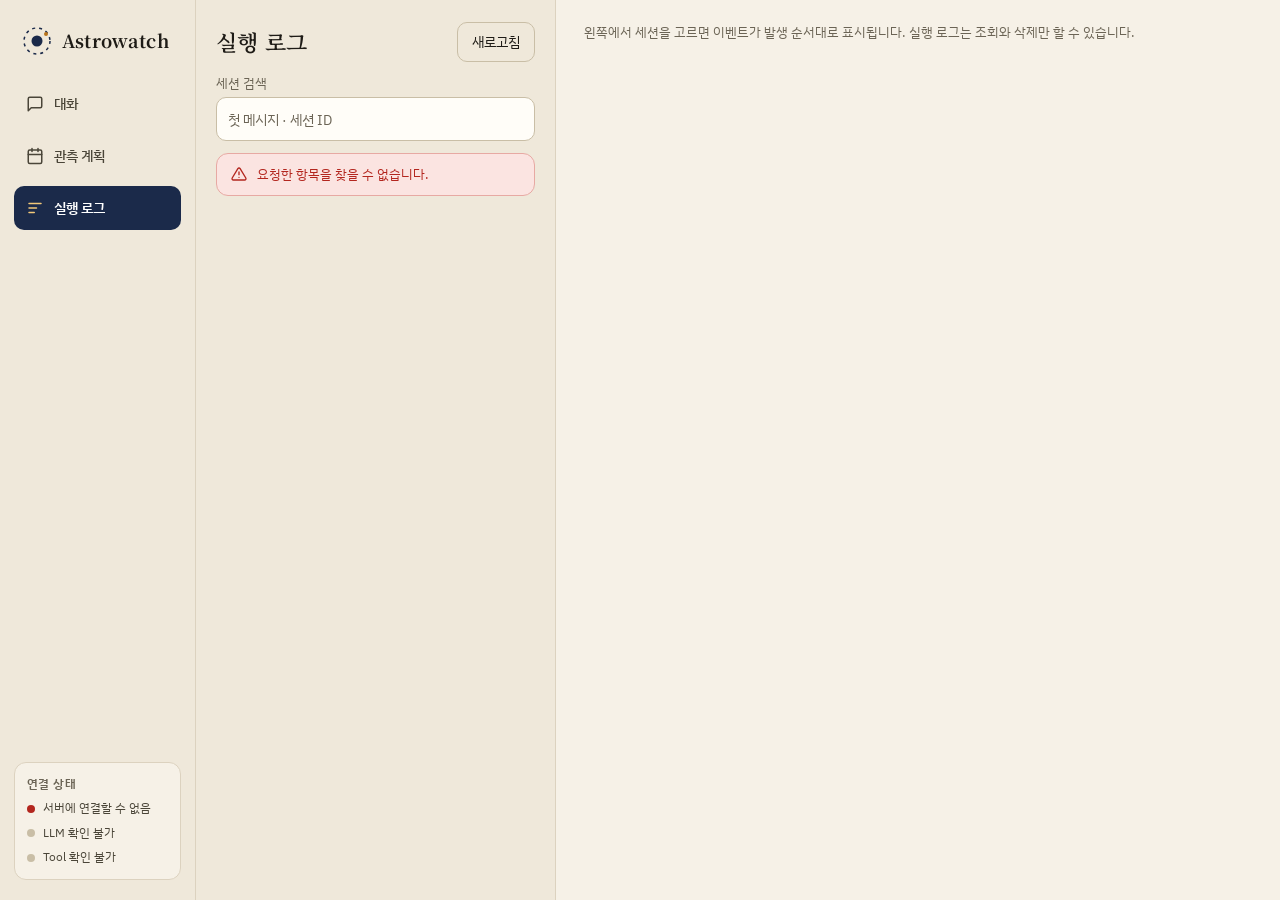
==== frontend/logs.html @ b9a4609a "feat: 백엔드 및 프론트엔드 요소 핵심 요소 구현" ====
<!doctype html>
<html lang="ko">
<head>
  <meta charset="utf-8">
  <meta name="viewport" content="width=device-width, initial-scale=1, viewport-fit=cover">
  <title>Astrowatch · 실행 로그</title>
  <link rel="preconnect" href="https://fonts.googleapis.com">
  <link rel="preconnect" href="https://fonts.gstatic.com" crossorigin>
  <link rel="stylesheet" href="https://fonts.googleapis.com/css2?family=IBM+Plex+Sans+KR:wght@400;500;600;700&family=Noto+Serif+KR:wght@600;700&family=Space+Grotesk:wght@500;600;700&display=swap">
  <link rel="stylesheet" href="css/style.css?v=3">
</head>
<body>
<div class="app">
  <nav class="rail" aria-label="주 메뉴">
    <a class="brand" href="index.html" aria-label="Astrowatch 홈"><svg width="30" height="30" viewBox="0 0 30 30" aria-hidden="true"><circle cx="15" cy="15" r="13" fill="none" stroke="#1B2A4A" stroke-width="1.5" stroke-dasharray="3 4"></circle><circle cx="15" cy="15" r="5.5" fill="#1B2A4A"></circle><circle cx="24" cy="8" r="2" fill="#B8731B"></circle></svg><span class="brand-name">Astrowatch</span></a>
    <a class="rail-link" href="index.html"><svg width="18" height="18" viewBox="0 0 24 24" fill="none" stroke="currentColor" stroke-width="2" stroke-linecap="round" stroke-linejoin="round" aria-hidden="true"><path d="M21 15a2 2 0 0 1-2 2H7l-4 4V5a2 2 0 0 1 2-2h14a2 2 0 0 1 2 2z"></path></svg><span>대화</span></a>
    <a class="rail-link" href="plans.html"><svg width="18" height="18" viewBox="0 0 24 24" fill="none" stroke="currentColor" stroke-width="2" stroke-linecap="round" stroke-linejoin="round" aria-hidden="true"><rect x="3" y="4" width="18" height="18" rx="2"></rect><path d="M16 2v4M8 2v4M3 10h18"></path></svg><span>관측 계획</span><span class="rail-count" id="rail-plan-count" hidden></span></a>
    <a class="rail-link" href="logs.html" aria-current="page"><svg width="18" height="18" viewBox="0 0 24 24" fill="none" stroke="currentColor" stroke-width="2" stroke-linecap="round" stroke-linejoin="round" aria-hidden="true"><path d="M4 6h16M4 12h10M4 18h7"></path></svg><span>실행 로그</span></a>
    <div class="rail-card" id="health" aria-live="polite"><div class="rail-card-title">연결 상태</div><div class="muted">확인 중…</div></div>
  </nav>
  <main class="split logs-split">
    <section class="sessions-col" aria-label="세션 목록">
      <header class="page-head">
        <a class="mobile-brand" href="index.html" aria-label="Astrowatch 홈"><svg width="24" height="24" viewBox="0 0 30 30" aria-hidden="true"><circle cx="15" cy="15" r="13" fill="none" stroke="#1B2A4A" stroke-width="1.5" stroke-dasharray="3 4"></circle><circle cx="15" cy="15" r="5.5" fill="#1B2A4A"></circle><circle cx="24" cy="8" r="2" fill="#B8731B"></circle></svg></a>
        <h1 class="page-title">실행 로그</h1>
        <span id="sessions-count" class="page-sub"></span>
        <button type="button" id="reload-btn" class="btn btn-sm" style="margin-left:auto">새로고침</button>
      </header>
      <div class="field">
        <label for="session-search">세션 검색</label>
        <input id="session-search" class="input" type="search" placeholder="첫 메시지 · 세션 ID" autocomplete="off">
      </div>
      <div id="page-msg" class="banner" role="status" hidden></div>
      <ol id="session-list" class="session-list"></ol>
      <p id="sessions-empty" class="muted" hidden>기록된 실행 로그가 없습니다.</p>
    </section>

    <section id="session-detail" class="events-col" aria-label="세션 이벤트">
      <p class="drawer-empty">왼쪽에서 세션을 고르면 이벤트가 발생 순서대로 표시됩니다. 실행 로그는 조회와 삭제만 할 수 있습니다.</p>
    </section>
  </main>
  <nav class="tabbar" aria-label="주 메뉴(모바일)">
    <a class="tab" href="index.html"><svg width="20" height="20" viewBox="0 0 24 24" fill="none" stroke="currentColor" stroke-width="2" stroke-linecap="round" stroke-linejoin="round" aria-hidden="true"><path d="M21 15a2 2 0 0 1-2 2H7l-4 4V5a2 2 0 0 1 2-2h14a2 2 0 0 1 2 2z"></path></svg><span>대화</span></a>
    <a class="tab" href="plans.html"><svg width="20" height="20" viewBox="0 0 24 24" fill="none" stroke="currentColor" stroke-width="2" stroke-linecap="round" stroke-linejoin="round" aria-hidden="true"><rect x="3" y="4" width="18" height="18" rx="2"></rect><path d="M16 2v4M8 2v4M3 10h18"></path></svg><span>계획</span></a>
    <a class="tab" href="logs.html" aria-current="page"><svg width="20" height="20" viewBox="0 0 24 24" fill="none" stroke="currentColor" stroke-width="2" stroke-linecap="round" stroke-linejoin="round" aria-hidden="true"><path d="M4 6h16M4 12h10M4 18h7"></path></svg><span>로그</span></a>
  </nav>
</div>
  <script src="js/api.js?v=3"></script>
  <script src="js/ui.js?v=3"></script>
  <script src="js/logs.js?v=3"></script>
</body>
</html>
---- frontend/css/style.css ----
/* Astrowatch — 방향 B "Almanac" (밝은 종이 + 남색 잉크 + 호박 강조)
   색 · 폰트 · 간격은 디자인 시안 ChatB.dc.html 기준. 레이아웃은 Main / Mobile / Plans / Logs 시안 구조. */
:root {
  --bg: #F6F1E7;
  --bg-2: #EFE8DA;        /* 레일 · 패널 · 조건 스트립 */
  --surface: #FFFDF8;     /* 카드 */
  --line: #DCD2BF;
  --line-2: #C9BEA6;
  --line-soft: #EDE5D4;
  --text: #1E1B16;
  --text-2: #4A4538;
  --muted: #6B6455;
  --ink: #1B2A4A;         /* 주 행동 · 사용자 말풍선 · 활성 */
  --ink-hover: #0F1B33;
  --ink-deep: #2B3A5C;    /* 어두운 시간 바 */
  --gold: #F2C879;        /* 타임바 강조선 · 달 빗금 */
  --amber: #B8731B;       /* 내 관측 창 채움 */
  --ok: #1F7A4D;
  --ok-bg: #E3F1E8;
  --cond: #7A4F00;
  --cond-bg: #FBEFD6;
  --bad: #B3261E;
  --bad-bg: #FBE4E1;
  --replan: #5B3FA6;
  --replan-bg: #EEE8F8;
  --radius: 12px;
  --radius-lg: 14px;
  --rail-w: 196px;
  --tabbar-h: 64px;

  --font-sans: "IBM Plex Sans KR", "Apple SD Gothic Neo", "Malgun Gothic", system-ui, -apple-system, "Segoe UI", sans-serif;
  --font-serif: "Noto Serif KR", "Nanum Myeongjo", "AppleMyungjo", "Batang", Georgia, serif;
  --font-num: "Space Grotesk", "IBM Plex Sans KR", ui-monospace, "Segoe UI", sans-serif;
  color-scheme: light;
}

* { box-sizing: border-box; }
html { -webkit-text-size-adjust: 100%; }
body {
  margin: 0;
  background: var(--bg);
  color: var(--text);
  font: 14px/1.55 var(--font-sans);
}
a { color: var(--ink); }
a:hover { color: var(--ink-hover); }
code, .num, .mono { font-family: var(--font-num); font-variant-numeric: tabular-nums; }
code { font-size: .92em; }
h1, h2, h3, h4 { margin: 0; }
[hidden] { display: none !important; }
.muted { color: var(--muted); }
.sr-only {
  position: absolute; width: 1px; height: 1px; overflow: hidden;
  clip: rect(0 0 0 0); white-space: nowrap;
}
:focus-visible { outline: 2px solid var(--ink); outline-offset: 2px; }
::placeholder { color: var(--muted); opacity: 1; }
.svg-i { flex-shrink: 0; display: inline-block; vertical-align: middle; }

/* ═════════ 앱 골격 ═════════ */
.app {
  display: grid;
  grid-template-columns: var(--rail-w) minmax(0, 1fr);
  min-height: 100vh;
}

/* 좌측 레일 */
.rail {
  position: sticky; top: 0;
  height: 100vh;
  display: flex; flex-direction: column; gap: 8px;
  padding: 20px 14px;
  background: var(--bg-2);
  border-right: 1px solid var(--line);
  overflow-y: auto;
}
.brand {
  display: flex; align-items: center; gap: 10px;
  padding: 6px 8px 18px;
  color: var(--text); text-decoration: none;
}
.brand:hover { color: var(--text); }
.brand-name { font-family: var(--font-serif); font-weight: 700; font-size: 18px; letter-spacing: .01em; }
.rail-link {
  display: flex; align-items: center; gap: 10px;
  min-height: 44px; padding: 10px 12px;
  border-radius: 10px;
  color: var(--text-2); text-decoration: none; font-weight: 500;
}
.rail-link:hover { background: var(--bg); color: var(--text); }
.rail-link[aria-current="page"] { background: var(--ink); color: #fff; font-weight: 600; }
.rail-link[aria-current="page"] svg { stroke: var(--gold); }
.rail-count {
  margin-left: auto;
  font-family: var(--font-num); font-size: 12px;
  color: var(--text-2); background: var(--bg);
  border: 1px solid var(--line); border-radius: 999px; padding: 0 8px;
}
.rail-link[aria-current="page"] .rail-count { color: var(--ink); }
.rail-card {
  margin-top: auto;
  display: flex; flex-direction: column; gap: 6px;
  padding: 12px;
  border-radius: var(--radius);
  background: var(--bg); border: 1px solid var(--line);
  font-size: 12px; color: var(--text-2);
}
.rail-card-title { font-weight: 600; letter-spacing: .04em; color: var(--muted); }
.health-row { display: flex; align-items: center; gap: 8px; }
.health-row .num { margin-left: auto; }
.dot { width: 8px; height: 8px; border-radius: 50%; flex-shrink: 0; background: var(--line-2); }
.dot-ok { background: var(--ok); }
.dot-bad { background: var(--bad); }
.dot-cond { background: var(--amber); }

/* 모바일 하단 탭 */
.tabbar { display: none; }

/* 공통 페이지 헤더 */
.page-head {
  display: flex; flex-wrap: wrap; align-items: center; gap: 12px;
}
.page-title { font-family: var(--font-serif); font-size: 22px; font-weight: 600; }
.page-sub { font-size: 12.5px; color: var(--muted); }
.mobile-brand { display: none; }

/* ═════════ 버튼 · 칩 ═════════ */
.btn {
  font: inherit; cursor: pointer;
  display: inline-flex; align-items: center; justify-content: center; gap: 8px;
  min-height: 44px; padding: 0 16px;
  border-radius: 10px;
  border: 1px solid var(--line-2); background: transparent; color: var(--text);
  text-decoration: none; white-space: nowrap;
}
.btn:hover:not(:disabled) { background: var(--bg-2); color: var(--text); }
.btn:disabled { opacity: .5; cursor: not-allowed; }
.btn-primary { border: none; background: var(--ink); color: #fff; font-weight: 600; padding: 0 18px; }
.btn-primary:hover:not(:disabled) { background: var(--ink-hover); color: #fff; }
.btn-danger { border-color: var(--bad); color: var(--bad); }
.btn-danger:hover:not(:disabled) { background: var(--bad-bg); color: var(--bad); }
.btn-danger-fill { border: none; background: var(--bad); color: #fff; font-weight: 600; }
.btn-danger-fill:hover:not(:disabled) { background: #8F1E18; color: #fff; }
.btn-sm { min-height: 40px; padding: 0 14px; }
.btn-icon { width: 44px; padding: 0; }

.chip {
  font: inherit; font-size: 12.5px; cursor: pointer;
  display: inline-flex; align-items: center; gap: 6px;
  min-height: 36px; padding: 0 12px;
  border-radius: 999px; border: 1px solid var(--line-2);
  background: transparent; color: var(--text-2);
  white-space: nowrap;
}
.chip:hover { background: var(--bg-2); color: var(--text); }
.chip[aria-pressed="true"], .chip[aria-selected="true"] {
  background: var(--ink); border-color: var(--ink); color: #fff; font-weight: 600;
}
.chip .num { font-size: 12px; }

/* 판정 배지 (모양 + 색) */
.badge {
  display: inline-flex; align-items: center; gap: 6px;
  padding: 4px 10px; border-radius: 999px;
  font-size: 12.5px; font-weight: 600; white-space: nowrap;
}
.badge-fit { background: var(--ok-bg); color: var(--ok); }
.badge-cond { background: var(--cond-bg); color: var(--cond); }
.badge-unfit { background: var(--bad-bg); color: var(--bad); }
.badge-unjudged { background: var(--bg-2); color: var(--text-2); }

/* 알림 · 스트립 */
.banner {
  display: flex; align-items: flex-start; gap: 10px;
  padding: 10px 14px; border-radius: var(--radius);
  font-size: 13px; border: 1px solid var(--line-2); background: var(--bg-2); color: var(--text-2);
}
.banner svg { margin-top: 2px; }
.banner-ok { background: var(--ok-bg); border-color: #9CCBB0; color: var(--ok); }
.banner-cond { background: var(--cond-bg); border-color: #E3C27E; color: var(--cond); }
.banner-bad { background: var(--bad-bg); border-color: #E7A9A3; color: var(--bad); }
.stop-strip {
  display: flex; align-items: center; gap: 10px;
  padding: 9px 12px; border-radius: 10px;
  background: var(--bg-2); border: 1px solid var(--line-2);
  font-size: 12.5px; color: var(--text-2);
}
.stop-strip.is-fatal { background: var(--cond-bg); border-color: #E3C27E; color: var(--cond); }
.stop-count { font-family: var(--font-num); font-weight: 700; color: var(--replan); flex-shrink: 0; }

/* 인라인 확인 */
.confirm {
  display: flex; flex-wrap: wrap; align-items: center; gap: 8px;
  padding: 10px 12px; border-radius: 10px;
  background: var(--bad-bg); border: 1px solid #E7A9A3; color: var(--bad);
  font-size: 13px;
}
.confirm span { flex: 1 1 160px; }

.form-err { margin: 0; color: var(--bad); font-size: 12.5px; }

/* 폼 */
.field { display: flex; flex-direction: column; gap: 4px; font-size: 12.5px; color: var(--muted); min-width: 0; }
.field input, .input {
  font: inherit; font-size: 14px; color: var(--text);
  min-height: 44px; padding: 9px 11px;
  border-radius: 10px; background: var(--surface); border: 1px solid var(--line-2);
  width: 100%; min-width: 0;
}
.field input[type="datetime-local"] { font-family: var(--font-num); }

.spinner {
  display: inline-block; width: 14px; height: 14px; border-radius: 50%;
  border: 2px solid var(--line-2); border-top-color: var(--ink);
  animation: spin .8s linear infinite;
}
@keyframes spin { to { transform: rotate(360deg); } }
@media (prefers-reduced-motion: reduce) { .spinner { animation-duration: 2.4s; } }

/* ═════════ 대화 화면 ═════════ */
.chat-layout {
  display: grid;
  grid-template-columns: minmax(0, 1fr) minmax(300px, 360px);
  height: 100vh; height: 100dvh;
  min-width: 0;
}
.chat-col { display: flex; flex-direction: column; min-width: 0; min-height: 0; }
.chat-head {
  display: flex; flex-wrap: wrap; align-items: center; gap: 12px;
  padding: 20px 28px 12px; border-bottom: 1px solid var(--line);
}
.session-chip {
  font-family: var(--font-num); font-size: 12px; color: var(--muted);
  background: var(--bg-2); border: 1px solid var(--line);
  border-radius: 999px; padding: 2px 10px;
}
.chat-head .btn { margin-left: auto; }

.cond-strip {
  display: flex; flex-wrap: wrap; align-items: center; gap: 8px;
  padding: 12px 28px;
  background: var(--bg-2); border-bottom: 1px solid var(--line);
}
.cond-label { font-size: 12px; color: var(--muted); font-weight: 600; margin-right: 4px; }
.cond-chip {
  padding: 5px 10px; border-radius: 999px;
  background: var(--bg); border: 1px solid var(--line);
  font-size: 12.5px; white-space: nowrap;
}
.cond-chip .k { color: var(--muted); }
.cond-chip b { font-weight: 600; }
.cond-chip.is-empty { background: transparent; border: 1px dashed #A39A85; color: var(--muted); }
.cond-chip.is-needed { background: var(--cond-bg); border: 1px solid var(--amber); color: var(--cond); font-weight: 600; }
.cond-chip.is-needed .k { color: var(--cond); }
.cond-chip .fixed { color: var(--muted); margin-left: 2px; }

.messages {
  flex: 1 1 auto; min-height: 0; overflow-y: auto;
  display: flex; flex-direction: column; gap: 18px;
  padding: 22px 28px;
}
.msg-user {
  align-self: flex-end; max-width: 72%;
  padding: 11px 15px; border-radius: 16px 16px 4px 16px;
  background: var(--ink); color: #fff;
  overflow-wrap: anywhere;
}
.msg-bot {
  align-self: flex-start; width: 100%; max-width: 760px;
  display: flex; flex-direction: column; gap: 12px;
}
.bot-meta { display: flex; align-items: center; gap: 8px; font-size: 12px; color: var(--muted); }
.answer { font-size: 15px; overflow-wrap: anywhere; }
.answer p { margin: 0 0 .6em; }
.answer p:last-child { margin-bottom: 0; }
.answer ul, .answer ol { margin: .2em 0 .6em; padding-left: 1.3em; }
.answer code { background: var(--bg-2); padding: 0 4px; border-radius: 4px; }
.status { display: flex; align-items: center; gap: 8px; font-size: 13px; color: var(--muted); margin: 0; }

/* 추천 카드 */
.cards { display: flex; flex-direction: column; gap: 12px; }
.card {
  border-radius: var(--radius-lg); background: var(--surface);
  border: 1px solid var(--line); overflow: hidden;
}
.card-head { display: flex; flex-wrap: wrap; align-items: center; gap: 6px 10px; padding: 16px 20px 0; }
.card-title { font-family: var(--font-serif); font-size: 18px; font-weight: 600; overflow-wrap: anywhere; }
.card-sub { font-size: 12.5px; color: var(--muted); }
.card-head .badge { margin-left: auto; }
.stats {
  display: grid; grid-template-columns: repeat(4, minmax(0, 1fr)); gap: 10px;
  padding: 14px 20px;
}
.stat { padding: 10px 12px; border-radius: 10px; background: var(--bg); min-width: 0; }
.stat-k { font-size: 11.5px; color: var(--muted); }
.stat-v {
  font-family: var(--font-num); font-variant-numeric: tabular-nums;
  font-size: 20px; font-weight: 600; color: var(--text); line-height: 1.35;
  overflow-wrap: anywhere;
}
.stat-v.is-ink { color: var(--ink); }
.stat-v.is-ok { color: var(--ok); }
.stat-v.is-bad { color: var(--bad); }
.stat-v.is-none { color: var(--muted); }
.stat-s { font-size: 12px; color: var(--text-2); }

.card-foot {
  display: flex; flex-wrap: wrap; align-items: center; gap: 10px;
  padding: 12px 20px 16px; border-top: 1px solid var(--line-soft);
}
.card-foot details { flex: 1 1 260px; font-size: 12.5px; color: var(--text-2); min-width: 0; }
.card-foot summary, .soft-box summary { cursor: pointer; color: var(--muted); min-height: 32px; display: list-item; }
.reasons { margin: 8px 0 0; padding-left: 18px; display: flex; flex-direction: column; gap: 3px; }
.save-result { flex-basis: 100%; display: flex; flex-direction: column; gap: 8px; font-size: 13px; }
.save-result:empty { display: none; }
.save-msg.ok { color: var(--ok); }
.save-msg.err { color: var(--bad); }

/* 밤 타임바 */
.nightbar { padding: 0 20px 14px; display: flex; flex-direction: column; gap: 6px; }
.nb-ticks {
  display: flex; justify-content: space-between;
  font-family: var(--font-num); font-size: 11px; color: var(--muted);
}
.nb-track {
  position: relative; height: 34px;
  border-radius: 8px; background: var(--bg-2); border: 1px solid var(--line);
  overflow: hidden;
}
.nb-track.has-sky { height: 44px; }
.nb-dark { position: absolute; top: 0; bottom: 0; background: var(--ink-deep); }
.nb-moon {
  position: absolute; top: 0; height: 10px;
  background: repeating-linear-gradient(135deg, var(--gold) 0 4px, transparent 4px 8px);
}
.nb-moon-unknown {
  position: absolute; top: 0; height: 10px;
  background: repeating-linear-gradient(90deg, #A39A85 0 3px, transparent 3px 7px);
  opacity: .8;
}
.nb-win {
  position: absolute; top: 10px; bottom: 0;
  background: rgba(184, 115, 27, .45);
  border-left: 2px solid var(--gold); border-right: 2px solid var(--gold);
}
.nb-track.has-sky .nb-win { bottom: 10px; }
.nb-event { position: absolute; top: 0; bottom: 0; width: 2px; background: var(--bg); }
.nb-track.has-sky .nb-event { bottom: 10px; }
.nb-sky { position: absolute; bottom: 0; height: 10px; border-right: 1px solid rgba(255, 253, 248, .6); }
.nb-objrow { position: relative; height: 4px; overflow: hidden; border-radius: 2px; }
.nb-obj { position: absolute; top: 0; bottom: 0; border-radius: 2px; background: var(--replan); }
.sky-clear { background: var(--ok); }
.sky-partly { background: #F6DDA6; }
.sky-bad { background: var(--bad); }
.sky-unknown { background: #A39A85; }
.nb-legend { display: flex; flex-wrap: wrap; gap: 6px 14px; font-size: 11.5px; color: var(--muted); }
.nb-legend > span { display: inline-flex; align-items: center; gap: 6px; }
.sw { width: 14px; height: 10px; border-radius: 3px; display: inline-block; flex-shrink: 0; }
.sw-dark { background: var(--ink-deep); }
.sw-moon { background: repeating-linear-gradient(135deg, var(--gold) 0 3px, var(--ink-deep) 3px 6px); }
.sw-win { background: rgba(184, 115, 27, .55); border: 1px solid var(--gold); }
.sw-event { width: 3px; height: 12px; background: var(--ink-deep); border-radius: 0; }
.sw-moon-unknown { background: repeating-linear-gradient(90deg, #A39A85 0 2px, transparent 2px 5px); border: 1px dashed #A39A85; }
.sw-obj { height: 4px; border-radius: 2px; background: var(--replan); }
.sw-sky { display: inline-flex; width: auto; height: auto; gap: 1px; border-radius: 0; }
.sw-sky i { width: 8px; height: 10px; display: inline-block; }

/* 미니 타임바 (계획 서랍) */
.nb-mini { display: flex; flex-direction: column; gap: 5px; }
.nb-mini .nb-track { height: 22px; border-radius: 6px; }
.nb-mini .nb-win { top: 0; }
.nb-mini .nb-ticks { font-size: 10.5px; }

/* 응답 아래 보조 상자 */
.aux-row { display: flex; flex-wrap: wrap; gap: 10px; font-size: 12.5px; }
.soft-box {
  flex: 1 1 300px; min-width: 0;
  padding: 10px 14px; border-radius: var(--radius);
  background: var(--bg-2); border: 1px solid var(--line); color: var(--text-2);
}
.soft-box.with-icon { display: flex; gap: 10px; align-items: flex-start; }
.soft-box ul { margin: 8px 0 0; padding-left: 18px; display: flex; flex-direction: column; gap: 6px; }
.soft-box h4 { font-size: 12.5px; font-weight: 600; color: var(--text); margin-bottom: 4px; }
.place-list { list-style: none; padding: 0 !important; }
.place-list a { font-weight: 600; }
.excl-item small { display: block; color: var(--muted); }

/* 입력부 */
.composer {
  display: flex; flex-direction: column; gap: 10px;
  padding: 12px 28px 22px;
  border-top: 1px solid var(--line); background: var(--bg);
}
.examples { display: flex; flex-wrap: wrap; gap: 8px; }
.examples .chip { min-height: 32px; }
.chat-form { display: flex; gap: 10px; align-items: flex-end; }
.chat-form textarea {
  flex: 1; min-width: 0; resize: none;
  font: inherit; padding: 12px 14px; min-height: 48px;
  border-radius: var(--radius); background: var(--surface); color: var(--text);
  border: 1px solid var(--line-2);
}
.send-btn {
  width: 48px; height: 48px; flex-shrink: 0;
  border-radius: var(--radius); border: none;
  background: var(--ink); color: #fff; cursor: pointer;
  display: inline-flex; align-items: center; justify-content: center;
}
.send-btn:hover:not(:disabled) { background: var(--ink-hover); }
.send-btn:disabled { opacity: .5; cursor: not-allowed; }

/* 실행 패널 */
.exec-panel {
  display: flex; flex-direction: column; min-height: 0; min-width: 0;
  background: var(--bg-2); border-left: 1px solid var(--line);
}
.exec-tabs { display: flex; gap: 4px; padding: 14px 16px 0; border-bottom: 1px solid var(--line); align-items: flex-end; }
.exec-tab {
  font: inherit; min-height: 44px; padding: 0 12px;
  border: none; border-bottom: 2px solid transparent;
  background: transparent; color: var(--muted); cursor: pointer;
}
.exec-tab[aria-selected="true"] { border-bottom-color: var(--ink); color: var(--text); font-weight: 600; }
.exec-close { margin-left: auto; display: none; }
.exec-body { flex: 1 1 auto; min-height: 0; overflow-y: auto; padding: 16px; font-size: 12.5px; }
.exec-body .empty { color: var(--muted); margin: 0; }
.exec-summary {
  margin: 0 16px 18px; padding: 12px 14px;
  border-radius: var(--radius); background: var(--surface); border: 1px solid var(--line);
  font-size: 12px; color: var(--text-2);
  display: flex; flex-direction: column; gap: 6px;
}
.exec-summary .row { display: flex; justify-content: space-between; gap: 8px; }
.exec-summary b { font-family: var(--font-num); color: var(--text); }
.exec-summary a { margin-top: 4px; font-weight: 600; text-decoration: none; min-height: 32px; display: inline-flex; align-items: center; }
.sheet-handle { display: none; }

/* 타임라인 */
.timeline { list-style: none; margin: 0; padding: 0; display: flex; flex-direction: column; gap: 2px; }
.tl-item { display: flex; gap: 10px; padding: 7px 0; }
.tl-item.in-replan { padding-left: 16px; border-left: 2px solid var(--replan-bg); margin-left: 10px; }
.tl-icon {
  flex-shrink: 0; width: 22px; height: 22px;
  display: inline-flex; align-items: center; justify-content: center;
}
.tl-icon.i-stage { border-radius: 50%; border: 1.5px solid var(--ink); }
.tl-icon.i-stage::after { content: ""; width: 6px; height: 6px; border-radius: 50%; background: var(--ink); }
.tl-icon.i-stage-start::after { background: transparent; border: 1.5px solid var(--ink); width: 4px; height: 4px; }
.tl-icon.i-tool { border-radius: 6px; background: var(--ok-bg); border: 1.5px solid var(--ok); color: var(--ok); }
.tl-icon.i-tool-call { background: var(--surface); }
.tl-icon.i-fail { border-radius: 6px; background: var(--bad-bg); border: 1.5px solid var(--bad); color: var(--bad); }
.tl-icon.i-llm {
  border-radius: 50%; border: 1.5px solid var(--replan); color: var(--replan);
  font-size: 9px; font-weight: 700; font-family: var(--font-num); letter-spacing: -.02em;
}
.tl-body { min-width: 0; flex: 1; }
.tl-head { display: flex; flex-wrap: wrap; align-items: baseline; gap: 4px 8px; }
.tl-head code { font-size: 12px; }
.tl-ms { font-family: var(--font-num); color: var(--muted); }
.tl-summary { color: var(--muted); overflow-wrap: anywhere; }
.tl-item.is-fail .tl-summary { color: var(--bad); }
.tl-tag {
  font-size: 11px; padding: 0 6px; border-radius: 6px;
  border: 1px solid var(--line-2); color: var(--text-2);
}
.tl-tag.is-fail { color: var(--bad); border-color: var(--bad); }
.tl-tag.is-replan { color: var(--replan); border-color: #B4A3DC; }
.tl-sep {
  display: flex; flex-direction: column; gap: 2px;
  margin: 10px 0 4px; padding: 8px 10px;
  border-radius: 10px; background: var(--replan-bg);
  color: var(--replan); font-weight: 600;
}
.tl-sep small { font-weight: 400; color: var(--text-2); overflow-wrap: anywhere; }

/* 근거 데이터 */
.evidence { display: flex; flex-direction: column; gap: 14px; }
.evidence h3 { font-size: 12px; font-weight: 600; color: var(--muted); letter-spacing: .04em; margin-bottom: 6px; }
.ev-list { list-style: none; margin: 0; padding: 0; display: flex; flex-direction: column; gap: 6px; }
.ev-item {
  padding: 8px 10px; border-radius: 10px;
  background: var(--surface); border: 1px solid var(--line);
  overflow-wrap: anywhere;
}
.ev-item .ev-title { display: flex; flex-wrap: wrap; align-items: center; gap: 6px; font-weight: 600; margin-bottom: 4px; }
.ev-item .badge { font-size: 11.5px; padding: 2px 8px; }
.ev-item ul { margin: 0; padding-left: 16px; color: var(--text-2); }
.ev-item.is-fail { border-color: #E7A9A3; }
.ev-item.is-fail .ev-sum { color: var(--bad); }
.ev-sum { color: var(--text-2); }

/* ═════════ 계획 · 로그 공통 2단 ═════════ */
.split {
  display: grid;
  grid-template-columns: minmax(0, 1fr) minmax(320px, 420px);
  min-height: 100vh;
  min-width: 0;
}
.split-main {
  display: flex; flex-direction: column; gap: 16px;
  padding: 22px 28px 32px; min-width: 0;
}
.drawer {
  display: flex; flex-direction: column; gap: 16px;
  padding: 22px 24px 32px;
  background: var(--bg-2); border-left: 1px solid var(--line);
  min-width: 0;
}
.drawer-empty { color: var(--muted); font-size: 13px; margin: 0; }
.drawer-head { display: flex; align-items: flex-start; gap: 10px; }
.drawer-head > div { flex: 1; min-width: 0; }
.drawer-kicker { font-size: 12px; color: var(--muted); font-family: var(--font-num); }
.drawer-title { font-family: var(--font-serif); font-size: 18px; font-weight: 600; margin-top: 2px; overflow-wrap: anywhere; }
.filters { display: flex; flex-wrap: wrap; align-items: center; gap: 6px; }
.filters-label { font-size: 12.5px; color: var(--muted); margin-right: 4px; }

/* 계획 목록 */
.day-group { display: flex; flex-direction: column; gap: 8px; }
.day-head { display: flex; align-items: baseline; gap: 10px; }
.day-head .day { font-family: var(--font-num); font-size: 15px; font-weight: 600; }
.day-head .dday { font-size: 12px; color: var(--muted); font-family: var(--font-num); }
.plan-row {
  display: flex; flex-wrap: wrap; align-items: center; gap: 10px 14px;
  width: 100%; text-align: left; font: inherit; cursor: pointer;
  padding: 14px 16px; min-height: 44px;
  border-radius: var(--radius-lg);
  background: var(--surface); border: 1px solid var(--line); color: var(--text);
}
.plan-row:hover { border-color: var(--line-2); }
.plan-row[aria-current="true"] { border: 1.5px solid var(--ink); box-shadow: 0 0 0 2px rgba(27, 42, 74, .08); }
.plan-time { width: 72px; text-align: center; font-family: var(--font-num); font-variant-numeric: tabular-nums; flex-shrink: 0; }
.plan-time .t1 { font-size: 18px; font-weight: 700; color: var(--ink); }
.plan-time .t2 { font-size: 11px; color: var(--muted); }
.plan-main { flex: 1 1 200px; min-width: 0; }
.plan-main .t { font-weight: 600; overflow-wrap: anywhere; }
.plan-main .s {
  font-size: 12.5px; color: var(--text-2);
  overflow: hidden; text-overflow: ellipsis; white-space: nowrap;
}
.plan-flags { display: flex; flex-direction: column; align-items: flex-end; gap: 4px; font-size: 12px; }
.flag { display: inline-flex; align-items: center; gap: 6px; }
.flag-ok { color: var(--ok); }
.flag-none { color: var(--muted); }
.flag-warn { color: var(--cond); font-weight: 600; }

.edit-form { display: grid; grid-template-columns: repeat(2, minmax(0, 1fr)); gap: 10px 12px; }
.edit-form .full { grid-column: 1 / -1; }
.basis-box {
  padding: 10px 12px; border-radius: 10px;
  background: var(--surface); border: 1px solid var(--line);
  color: var(--text-2); font-size: 12.5px; overflow-wrap: anywhere;
}
.basis-box .k { color: var(--muted); font-size: 11.5px; margin-bottom: 4px; }
.form-actions { display: flex; flex-wrap: wrap; gap: 8px; align-items: center; }
.form-actions .push { margin-left: auto; }
.info-card {
  padding: 14px; border-radius: var(--radius-lg);
  background: var(--surface); border: 1px solid var(--line);
  display: flex; flex-direction: column; gap: 8px; font-size: 12.5px; color: var(--text-2);
}
.info-card .row { display: flex; flex-wrap: wrap; align-items: center; gap: 8px; }
.info-card b { font-size: 13.5px; color: var(--text); }
.info-card .note { font-size: 12px; color: var(--muted); }
.meta-list { display: grid; grid-template-columns: auto 1fr; gap: 4px 12px; margin: 0; font-size: 12.5px; }
.meta-list dt { color: var(--muted); }
.meta-list dd { margin: 0; color: var(--text-2); overflow-wrap: anywhere; }

/* 로그 */
.logs-split { grid-template-columns: minmax(280px, 360px) minmax(0, 1fr); }
.sessions-col {
  display: flex; flex-direction: column; gap: 12px;
  padding: 22px 20px 32px;
  background: var(--bg-2); border-right: 1px solid var(--line);
  min-width: 0;
}
.session-list { list-style: none; margin: 0; padding: 0; display: flex; flex-direction: column; gap: 6px; }
.session-card {
  display: flex; flex-direction: column; gap: 4px;
  width: 100%; text-align: left; font: inherit; cursor: pointer;
  padding: 12px 14px; border-radius: var(--radius);
  background: var(--surface); border: 1px solid var(--line); color: var(--text);
}
.session-card:hover { border-color: var(--line-2); }
.session-card[aria-current="true"] { border: 1.5px solid var(--ink); }
.session-card .top { display: flex; align-items: center; gap: 8px; font-size: 12px; color: var(--muted); }
.session-card .top .time { margin-left: auto; font-family: var(--font-num); }
.session-card .msg { font-size: 13.5px; font-weight: 500; overflow: hidden; text-overflow: ellipsis; white-space: nowrap; }
.mini-chips { display: flex; flex-wrap: wrap; gap: 6px; font-size: 11.5px; font-family: var(--font-num); }
.mini-chip { padding: 1px 7px; border-radius: 999px; background: var(--bg); border: 1px solid var(--line); color: var(--text-2); }
.mini-chip.c-tool { color: var(--ok); }
.mini-chip.c-replan { color: var(--replan); }
.mini-chip.c-fail { color: var(--bad); }
.events-col { display: flex; flex-direction: column; gap: 14px; padding: 22px 28px 32px; min-width: 0; }
.events-head { display: flex; flex-wrap: wrap; align-items: center; gap: 12px; }
.events-head > div { flex: 1 1 260px; min-width: 0; }
.events-head h2 { font-family: var(--font-serif); font-size: 18px; font-weight: 600; margin-top: 2px; overflow-wrap: anywhere; }
.table-wrap {
  overflow-x: auto; max-width: 100%;
  border-radius: var(--radius-lg); border: 1px solid var(--line); background: var(--surface);
}
.table { width: 100%; border-collapse: collapse; font-size: 12.5px; min-width: 640px; }
.table th {
  text-align: left; color: var(--muted); font-weight: 600;
  padding: 10px 12px; border-bottom: 1px solid var(--line); white-space: nowrap;
}
.table td { padding: 9px 12px; border-bottom: 1px solid var(--line-soft); vertical-align: top; }
.table tr:last-child td { border-bottom: none; }
.table td.n, .table th.n { text-align: right; font-family: var(--font-num); }
.table .c-num { color: var(--muted); font-family: var(--font-num); }
.table .c-time { font-family: var(--font-num); white-space: nowrap; }
.table .c-where { font-family: var(--font-num); overflow-wrap: anywhere; }
.table details summary { cursor: pointer; overflow-wrap: anywhere; }
.table pre {
  margin: 6px 0 0; padding: 8px 10px; max-width: 560px; overflow-x: auto;
  background: var(--bg); border: 1px solid var(--line); border-radius: 8px;
  font: 12px/1.45 var(--font-num); white-space: pre-wrap; word-break: break-all;
}
.row-fail { background: #FDF3F1; }
.row-fail .c-sum { color: var(--bad); }
.row-replan { background: #F6F2FC; }
.type-chip {
  display: inline-block; padding: 1px 8px; border-radius: 6px;
  font-family: var(--font-num); font-size: 12px; white-space: nowrap;
  background: var(--bg); border: 1px solid var(--line); color: var(--text-2);
}
.type-chip.t-stage { background: #E8ECF4; border-color: #9AA6C0; color: var(--ink); }
.type-chip.t-tool { background: var(--ok-bg); border-color: #8DC0A3; color: var(--ok); }
.type-chip.t-llm, .type-chip.t-replan { background: var(--replan-bg); border-color: #B4A3DC; color: var(--replan); }
.type-chip.t-fail { background: var(--bad-bg); border-color: #E7A9A3; color: var(--bad); }
.chip.f-stage { color: var(--ink); }
.chip.f-tool { color: var(--ok); }
.chip.f-llm, .chip.f-replan { color: var(--replan); }
.chip.f-fail { color: var(--bad); }
.chip.f-stage[aria-pressed="true"], .chip.f-tool[aria-pressed="true"], .chip.f-llm[aria-pressed="true"],
.chip.f-replan[aria-pressed="true"], .chip.f-fail[aria-pressed="true"] { color: #fff; }
.foot-note { margin: 0; font-size: 12px; color: var(--muted); }

/* ═════════ 반응형 ═════════ */
/* 중간 폭: 실행 패널을 아래 시트로, 계획 서랍·로그는 세로로 */
@media (max-width: 1080px) {
  .chat-layout { grid-template-columns: minmax(0, 1fr); }
  .exec-panel {
    position: fixed; z-index: 30;
    left: calc(var(--rail-w) + 12px); right: 12px; bottom: 0;
    max-height: 72vh;
    border: 1px solid var(--line); border-bottom: none;
    border-radius: 16px 16px 0 0;
    box-shadow: 0 -8px 30px rgba(30, 27, 22, .18);
    transform: translateY(105%);
    visibility: hidden;
    transition: transform .2s ease, visibility 0s linear .2s;
  }
  .exec-panel.is-open { transform: none; visibility: visible; transition: transform .2s ease; }
  .exec-close { display: inline-flex; }
  .sheet-handle {
    display: flex; align-items: center; gap: 10px;
    width: 100%; font: inherit; font-size: 12.5px; cursor: pointer;
    min-height: 44px; padding: 8px 14px;
    border-radius: 14px 14px 0 0;
    background: var(--bg-2); border: 1px solid var(--line); border-bottom: none;
    color: var(--text-2); text-align: left;
  }
  .sheet-handle .grip { width: 28px; height: 4px; border-radius: 2px; background: var(--line-2); flex-shrink: 0; }
  .sheet-handle .num { color: var(--text); }
  .sheet-handle svg { margin-left: auto; }
  .composer { padding-top: 0; border-top: none; }
  .split, .logs-split { grid-template-columns: minmax(0, 1fr); }
  .drawer { border-left: none; border-top: 1px solid var(--line); }
  .sessions-col { border-right: none; border-bottom: 1px solid var(--line); }
}
@media (prefers-reduced-motion: reduce) { .exec-panel { transition: none !important; } }

/* 모바일 */
@media (max-width: 640px) {
  .app { grid-template-columns: minmax(0, 1fr); padding-bottom: calc(var(--tabbar-h) + env(safe-area-inset-bottom, 0px)); }
  .rail { display: none; }
  .tabbar {
    display: flex; justify-content: space-around;
    position: fixed; left: 0; right: 0; bottom: 0; z-index: 40;
    padding: 6px 10px calc(6px + env(safe-area-inset-bottom, 0px));
    background: var(--bg-2); border-top: 1px solid var(--line);
  }
  .tab {
    display: flex; flex-direction: column; align-items: center; justify-content: center; gap: 3px;
    min-width: 64px; min-height: 48px;
    text-decoration: none; color: var(--muted); font-size: 11px; font-weight: 500;
  }
  .tab[aria-current="page"] { color: var(--ink); font-weight: 700; }
  .tab[aria-current="page"] svg { stroke: var(--ink); }
  .mobile-brand { display: inline-flex; align-items: center; gap: 8px; }
  .page-title { font-size: 19px; }

  .chat-layout { height: calc(100dvh - var(--tabbar-h) - env(safe-area-inset-bottom, 0px)); }
  .chat-head { padding: 12px 16px 8px; gap: 8px; }
  .chat-head .page-title { display: none; }
  .chat-head .btn { min-height: 40px; }
  .cond-strip { flex-wrap: nowrap; overflow-x: auto; padding: 8px 16px 10px; scrollbar-width: none; }
  .cond-strip::-webkit-scrollbar { display: none; }
  .cond-chip { flex-shrink: 0; }
  .messages { padding: 14px 16px; gap: 14px; }
  .msg-user { max-width: 86%; }
  .answer { font-size: 14px; }
  .card-head { padding: 12px 14px 0; }
  .card-title { font-size: 16px; flex: 1 1 100%; }
  .card-head .badge { margin-left: 0; }
  .stats { grid-template-columns: repeat(2, minmax(0, 1fr)); padding: 12px 14px; gap: 8px; }
  .stat-v { font-size: 18px; }
  .nightbar { padding: 0 14px 12px; }
  .card-foot { padding: 12px 14px 14px; }
  .card-foot .btn-primary { flex: 1 1 100%; }
  .composer { padding: 0 16px 10px; gap: 8px; }
  .examples { flex-wrap: nowrap; overflow-x: auto; scrollbar-width: none; }
  .examples::-webkit-scrollbar { display: none; }
  .examples .chip { flex-shrink: 0; }
  .send-btn { width: 44px; height: 44px; }
  .chat-form textarea { min-height: 44px; }
  .exec-panel { left: 0; right: 0; bottom: calc(var(--tabbar-h) + env(safe-area-inset-bottom, 0px)); max-height: 70vh; }

  .split-main, .events-col { padding: 16px; }
  .drawer { padding: 16px; }
  .sessions-col { padding: 16px; }
  .edit-form { grid-template-columns: minmax(0, 1fr); }
  .plan-time { width: auto; text-align: left; display: flex; align-items: baseline; gap: 6px; }
  .plan-flags { flex-direction: row; flex-wrap: wrap; align-items: center; flex-basis: 100%; }
  .form-actions .push { margin-left: 0; }
}

/* 보조 */
.plus1 { font-size: .55em; vertical-align: super; line-height: 0; margin-left: 1px; color: var(--muted); font-weight: 500; }
.save-msg { display: inline-flex; align-items: center; gap: 6px; flex-wrap: wrap; }
.card-foot .no-reasons { flex: 1 1 200px; font-size: 12.5px; }

/* 모바일 터치 영역 44px */
@media (max-width: 640px) {
  .chip, .examples .chip { min-height: 44px; }
  .card-foot summary, .soft-box summary, .table details summary { min-height: 44px; display: flex; align-items: center; }
  .exec-summary a { min-height: 44px; }
}
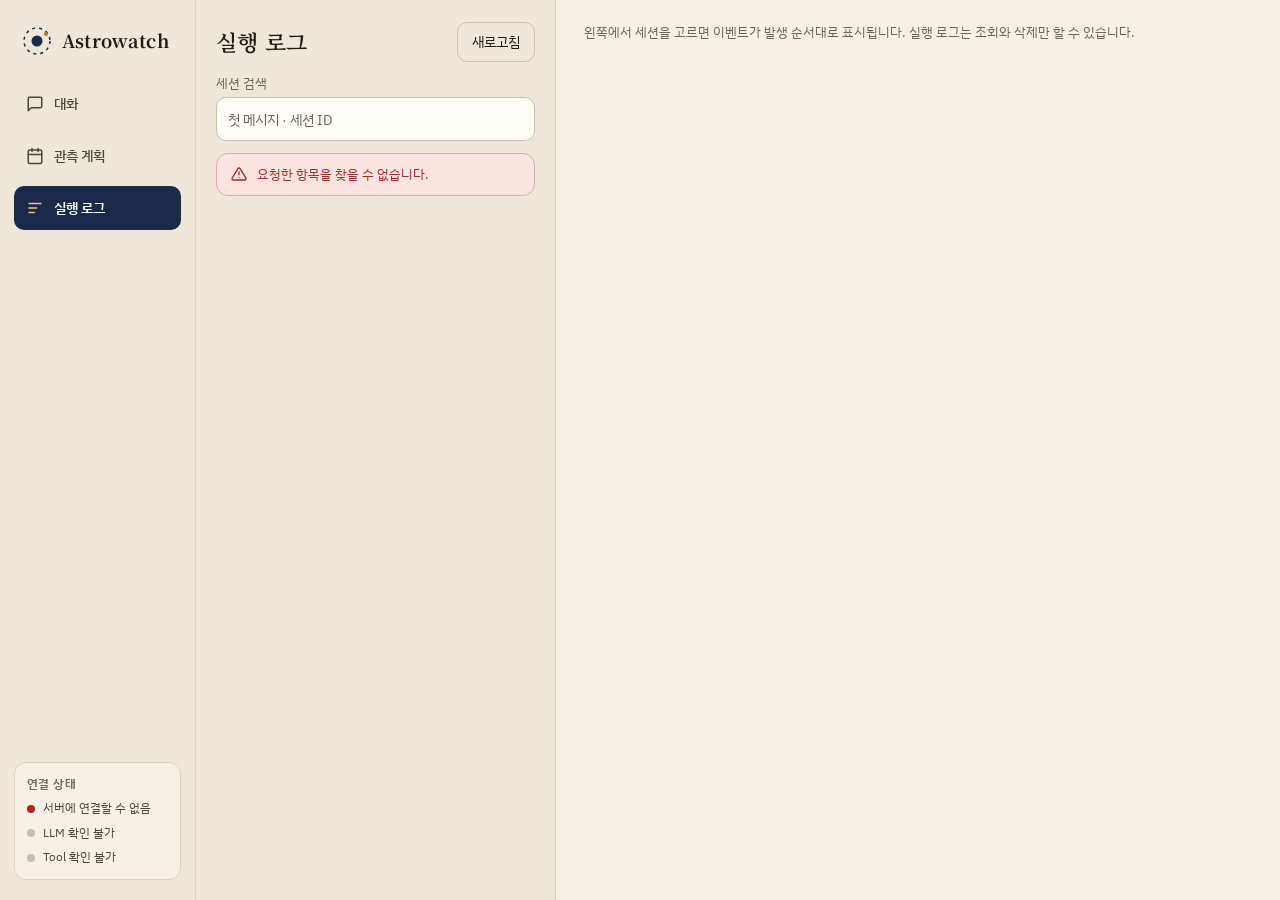
==== commit b765efcd: "docs: 데모 및 이미지 추가, 문서화" ====
--- a/frontend/logs.html
+++ b/frontend/logs.html
@@ -7,7 +7,7 @@
   <link rel="preconnect" href="https://fonts.googleapis.com">
   <link rel="preconnect" href="https://fonts.gstatic.com" crossorigin>
   <link rel="stylesheet" href="https://fonts.googleapis.com/css2?family=IBM+Plex+Sans+KR:wght@400;500;600;700&family=Noto+Serif+KR:wght@600;700&family=Space+Grotesk:wght@500;600;700&display=swap">
-  <link rel="stylesheet" href="css/style.css?v=3">
+  <link rel="stylesheet" href="css/style.css?v=7">
 </head>
 <body>
 <div class="app">
@@ -45,8 +45,8 @@
     <a class="tab" href="logs.html" aria-current="page"><svg width="20" height="20" viewBox="0 0 24 24" fill="none" stroke="currentColor" stroke-width="2" stroke-linecap="round" stroke-linejoin="round" aria-hidden="true"><path d="M4 6h16M4 12h10M4 18h7"></path></svg><span>로그</span></a>
   </nav>
 </div>
-  <script src="js/api.js?v=3"></script>
-  <script src="js/ui.js?v=3"></script>
-  <script src="js/logs.js?v=3"></script>
+  <script src="js/api.js?v=7"></script>
+  <script src="js/ui.js?v=7"></script>
+  <script src="js/logs.js?v=7"></script>
 </body>
 </html>
--- a/frontend/css/style.css
+++ b/frontend/css/style.css
@@ -287,10 +287,34 @@
 .card-title { font-family: var(--font-serif); font-size: 18px; font-weight: 600; overflow-wrap: anywhere; }
 .card-sub { font-size: 12.5px; color: var(--muted); }
 .card-head .badge { margin-left: auto; }
+/* 관측 가능 시각 헤드라인 — 카드의 답 */
+.hero-window {
+  margin: 14px 20px 0; padding: 14px 18px; border-radius: 12px;
+  background: #FFF4DD; border: 1px solid var(--amber);
+  display: flex; flex-direction: column; gap: 4px;
+}
+.hero-window.is-fit { background: #FFF1D3; }
+.hero-window.is-none { background: var(--bg); border-color: var(--line); }
+.hero-k { display: inline-flex; align-items: center; gap: 6px; font-size: 12px; font-weight: 600; color: #7A4F00; letter-spacing: .02em; }
+.hero-window.is-none .hero-k { color: var(--muted); }
+.hero-v {
+  font-family: var(--font-num); font-variant-numeric: tabular-nums;
+  font-size: 32px; font-weight: 700; line-height: 1.15; color: #1E1B16; letter-spacing: -.01em;
+}
+.hero-v.is-none { color: var(--muted); font-weight: 600; }
+.hero-dash { margin: 0 8px; color: var(--amber); font-weight: 500; }
+.hero-chips { display: flex; flex-wrap: wrap; gap: 6px; margin-top: 2px; }
+.hero-chip {
+  display: inline-flex; align-items: center; gap: 4px; padding: 2px 10px; border-radius: 999px;
+  background: #FFFDF8; border: 1px solid var(--line-2); font-size: 12px; color: var(--text-2);
+}
+.hero-chip b { font-weight: 700; color: var(--text); }
+.hero-chip.is-cond { color: var(--cond); border-color: rgba(122, 79, 0, .4); }
 .stats {
   display: grid; grid-template-columns: repeat(4, minmax(0, 1fr)); gap: 10px;
-  padding: 14px 20px;
-}
+  padding: 12px 20px 14px;
+}
+.stats-3 { grid-template-columns: repeat(3, minmax(0, 1fr)); }
 .stat { padding: 10px 12px; border-radius: 10px; background: var(--bg); min-width: 0; }
 .stat-k { font-size: 11.5px; color: var(--muted); }
 .stat-v {
@@ -316,54 +340,67 @@
 .save-msg.ok { color: var(--ok); }
 .save-msg.err { color: var(--bad); }
 
-/* 밤 타임바 */
-.nightbar { padding: 0 20px 14px; display: flex; flex-direction: column; gap: 6px; }
-.nb-ticks {
-  display: flex; justify-content: space-between;
-  font-family: var(--font-num); font-size: 11px; color: var(--muted);
-}
-.nb-track {
-  position: relative; height: 34px;
-  border-radius: 8px; background: var(--bg-2); border: 1px solid var(--line);
-  overflow: hidden;
-}
-.nb-track.has-sky { height: 44px; }
+/* 밤 타임바 — 행 분리형 (하늘 · 달 · 날씨 · 천체 · 관측 창) */
+.nightbar { padding: 0 20px 14px; display: flex; flex-direction: column; gap: 4px; --nb-lab: 58px; }
+.nb-lane { display: flex; align-items: center; gap: 10px; }
+.nb-lab { flex: 0 0 48px; font-size: 11px; font-weight: 600; color: var(--muted); text-align: right; letter-spacing: .02em; }
+.nb-row {
+  position: relative; flex: 1; min-width: 0; height: 18px;
+  border-radius: 5px; background: var(--bg-2); border: 1px solid var(--line); overflow: hidden;
+}
+.nb-lane-sky .nb-row { background: #FBF7EE; }
+.nb-lane-win .nb-row { height: 32px; border-color: var(--amber); background: #FFF9EC; }
+.nb-lane-win .nb-lab { color: var(--amber); }
+.nb-lane-win + .nb-lane { margin-top: 2px; }
+.nb-hl {
+  position: absolute; top: 0; bottom: 0; pointer-events: none; z-index: 0;
+  left: calc(var(--nb-lab) + (100% - var(--nb-lab)) * var(--l, 0));
+  width: calc((100% - var(--nb-lab)) * var(--w, 0));
+  background: rgba(184, 115, 27, .10); border-left: 1px dashed rgba(184, 115, 27, .5); border-right: 1px dashed rgba(184, 115, 27, .5);
+}
+.nb-lane { position: relative; z-index: 1; }
+.nb-lanes { position: relative; display: flex; flex-direction: column; gap: 4px; }
+.nb-ticks { flex: 1; display: flex; justify-content: space-between; font-family: var(--font-num); font-size: 11px; color: var(--muted); }
 .nb-dark { position: absolute; top: 0; bottom: 0; background: var(--ink-deep); }
-.nb-moon {
-  position: absolute; top: 0; height: 10px;
-  background: repeating-linear-gradient(135deg, var(--gold) 0 4px, transparent 4px 8px);
-}
+.nb-moon { position: absolute; top: 3px; bottom: 3px; border-radius: 3px; background: var(--gold); }
 .nb-moon-unknown {
-  position: absolute; top: 0; height: 10px;
-  background: repeating-linear-gradient(90deg, #A39A85 0 3px, transparent 3px 7px);
-  opacity: .8;
-}
+  position: absolute; top: 3px; bottom: 3px; border-radius: 3px; box-sizing: border-box;
+  border: 1px dashed #A39A85; background: repeating-linear-gradient(90deg, rgba(163,154,133,.35) 0 3px, transparent 3px 7px);
+}
+.nb-sky { position: absolute; top: 0; bottom: 0; border-right: 1px solid rgba(255, 253, 248, .7); }
+.nb-obj { position: absolute; top: 4px; bottom: 4px; border-radius: 3px; background: var(--replan); }
+.nb-user { position: absolute; top: 2px; bottom: 2px; box-sizing: border-box; border: 1.5px dashed var(--line-2); border-radius: 4px; }
 .nb-win {
-  position: absolute; top: 10px; bottom: 0;
-  background: rgba(184, 115, 27, .45);
-  border-left: 2px solid var(--gold); border-right: 2px solid var(--gold);
-}
-.nb-track.has-sky .nb-win { bottom: 10px; }
-.nb-event { position: absolute; top: 0; bottom: 0; width: 2px; background: var(--bg); }
-.nb-track.has-sky .nb-event { bottom: 10px; }
-.nb-sky { position: absolute; bottom: 0; height: 10px; border-right: 1px solid rgba(255, 253, 248, .6); }
-.nb-objrow { position: relative; height: 4px; overflow: hidden; border-radius: 2px; }
-.nb-obj { position: absolute; top: 0; bottom: 0; border-radius: 2px; background: var(--replan); }
+  position: absolute; top: 3px; bottom: 3px; box-sizing: border-box; border-radius: 5px;
+  background: var(--amber); border: 2px solid #9A5E12;
+}
+.nb-lane-win .nb-txt-win { color: #FFFDF8; font-size: 12px; }
+.nb-txt {
+  position: absolute; top: 50%; transform: translateY(-50%); white-space: nowrap; pointer-events: none;
+  font-family: var(--font-num); font-size: 11px; font-weight: 600; color: #FFFDF8;
+}
+.nb-txt-win { transform: translate(-50%, -50%); color: #1E1B16; }
+.nb-txt-out { transform: translate(6px, -50%); color: var(--text-2); }
+.nb-txt-before { transform: translate(calc(-100% - 6px), -50%); }
+.nb-marker {
+  position: absolute; top: 0; bottom: 0; width: 0;
+  left: calc(var(--nb-lab) + (100% - var(--nb-lab)) * var(--p, 0));
+  border-left: 2px solid var(--ink); pointer-events: none;
+}
+.nb-marker-lab {
+  position: absolute; top: -1px; left: 4px; white-space: nowrap;
+  font-family: var(--font-num); font-size: 10.5px; font-weight: 600; color: var(--ink);
+  background: var(--surface); padding: 0 4px; border-radius: 3px;
+}
+.nb-marker-lab.flip { left: auto; right: 4px; }
 .sky-clear { background: var(--ok); }
 .sky-partly { background: #F6DDA6; }
 .sky-bad { background: var(--bad); }
 .sky-unknown { background: #A39A85; }
-.nb-legend { display: flex; flex-wrap: wrap; gap: 6px 14px; font-size: 11.5px; color: var(--muted); }
-.nb-legend > span { display: inline-flex; align-items: center; gap: 6px; }
-.sw { width: 14px; height: 10px; border-radius: 3px; display: inline-block; flex-shrink: 0; }
-.sw-dark { background: var(--ink-deep); }
-.sw-moon { background: repeating-linear-gradient(135deg, var(--gold) 0 3px, var(--ink-deep) 3px 6px); }
-.sw-win { background: rgba(184, 115, 27, .55); border: 1px solid var(--gold); }
-.sw-event { width: 3px; height: 12px; background: var(--ink-deep); border-radius: 0; }
-.sw-moon-unknown { background: repeating-linear-gradient(90deg, #A39A85 0 2px, transparent 2px 5px); border: 1px dashed #A39A85; }
-.sw-obj { height: 4px; border-radius: 2px; background: var(--replan); }
-.sw-sky { display: inline-flex; width: auto; height: auto; gap: 1px; border-radius: 0; }
-.sw-sky i { width: 8px; height: 10px; display: inline-block; }
+.nb-note { display: flex; flex-wrap: wrap; align-items: center; gap: 4px 4px; padding-left: var(--nb-lab); font-size: 11px; color: var(--muted); }
+.nb-note .sw { margin-left: 8px; }
+.nb-note .sw:first-child { margin-left: 0; }
+.sw { width: 12px; height: 10px; border-radius: 3px; display: inline-block; flex-shrink: 0; }
 
 /* 미니 타임바 (계획 서랍) */
 .nb-mini { display: flex; flex-direction: column; gap: 5px; }
@@ -704,7 +741,10 @@
   .card-title { font-size: 16px; flex: 1 1 100%; }
   .card-head .badge { margin-left: 0; }
   .stats { grid-template-columns: repeat(2, minmax(0, 1fr)); padding: 12px 14px; gap: 8px; }
+  .stats-3 { grid-template-columns: repeat(3, minmax(0, 1fr)); }
   .stat-v { font-size: 18px; }
+  .hero-window { margin: 12px 14px 0; padding: 12px 14px; }
+  .hero-v { font-size: 26px; }
   .nightbar { padding: 0 14px 12px; }
   .card-foot { padding: 12px 14px 14px; }
   .card-foot .btn-primary { flex: 1 1 100%; }
@@ -736,3 +776,67 @@
   .card-foot summary, .soft-box summary, .table details summary { min-height: 44px; display: flex; align-items: center; }
   .exec-summary a { min-height: 44px; }
 }
+
+/* ═════════ 최근 대화 목록 (레일 · 모바일 드롭다운) ═════════ */
+.convo-box { display: flex; flex-direction: column; gap: 4px; margin-top: 14px; min-height: 0; }
+.convo-heading {
+  padding: 0 8px; font-family: var(--font-sans);
+  font-size: 12px; font-weight: 600; letter-spacing: .04em; color: var(--muted);
+}
+.convo-heading:focus { outline: none; }
+.convo-heading:focus-visible { outline: 2px solid var(--ink); outline-offset: 2px; }
+.convo-list {
+  list-style: none; margin: 0; padding: 0;
+  display: flex; flex-direction: column; gap: 2px;
+  max-height: 40vh; overflow-y: auto; overscroll-behavior: contain;
+}
+.convo-item { border-radius: 10px; }
+.convo-item.is-current { background: var(--surface); box-shadow: inset 3px 0 0 var(--ink); }
+.convo-row { display: grid; grid-template-columns: minmax(0, 1fr) 44px; align-items: stretch; }
+.convo-open {
+  font: inherit; cursor: pointer; text-align: left;
+  display: flex; flex-direction: column; justify-content: center; gap: 2px;
+  min-width: 0; min-height: 44px; padding: 6px 4px 6px 10px;
+  border: none; border-radius: 10px; background: transparent; color: var(--text-2);
+}
+.convo-open:hover { background: var(--bg); color: var(--text); }
+.convo-item.is-current .convo-open { color: var(--ink); }
+.convo-item.is-current .convo-open:hover { background: transparent; }
+.convo-title { font-size: 13px; font-weight: 500; overflow: hidden; text-overflow: ellipsis; white-space: nowrap; }
+.convo-item.is-current .convo-title { font-weight: 600; }
+.convo-meta { display: flex; align-items: center; gap: 6px; font-size: 11.5px; color: var(--muted); }
+.convo-turns {
+  padding: 0 6px; border-radius: 999px;
+  background: var(--bg); border: 1px solid var(--line); color: var(--text-2);
+}
+.convo-del {
+  font: inherit; cursor: pointer;
+  display: inline-flex; align-items: center; justify-content: center;
+  width: 44px; min-height: 44px; padding: 0;
+  border: none; border-radius: 10px; background: transparent; color: var(--muted);
+}
+.convo-del:hover, .convo-del[aria-expanded="true"] { background: var(--bad-bg); color: var(--bad); }
+.convo-confirm {
+  margin: 2px 4px 6px; padding: 8px 10px 10px;
+  border-radius: 10px; background: var(--bad-bg); border: 1px solid var(--line);
+  font-size: 12px; color: var(--text-2);
+}
+.convo-confirm-msg { margin: 0 0 8px; }
+.convo-confirm-actions { display: flex; flex-wrap: wrap; gap: 6px; }
+.convo-confirm-actions .btn { flex: 1 1 0; min-height: 44px; padding: 0 10px; background: var(--surface); }
+.convo-confirm-actions .btn-danger-fill { background: var(--bad); }
+.convo-empty { padding: 8px 10px; font-size: 12.5px; color: var(--muted); }
+
+.convo-toggle, .convo-sheet { display: none; }
+@media (max-width: 640px) {
+  .convo-toggle { display: inline-flex; }
+  .chat-head .btn { min-height: 44px; }
+  .chat-head #new-chat { margin-left: 0; }
+  .convo-sheet {
+    display: flex; flex-direction: column; gap: 4px;
+    padding: 6px 16px 12px;
+    background: var(--bg-2); border-bottom: 1px solid var(--line);
+  }
+  .convo-sheet-head { display: flex; align-items: center; justify-content: space-between; }
+  .convo-sheet .convo-list { max-height: 55vh; }
+}
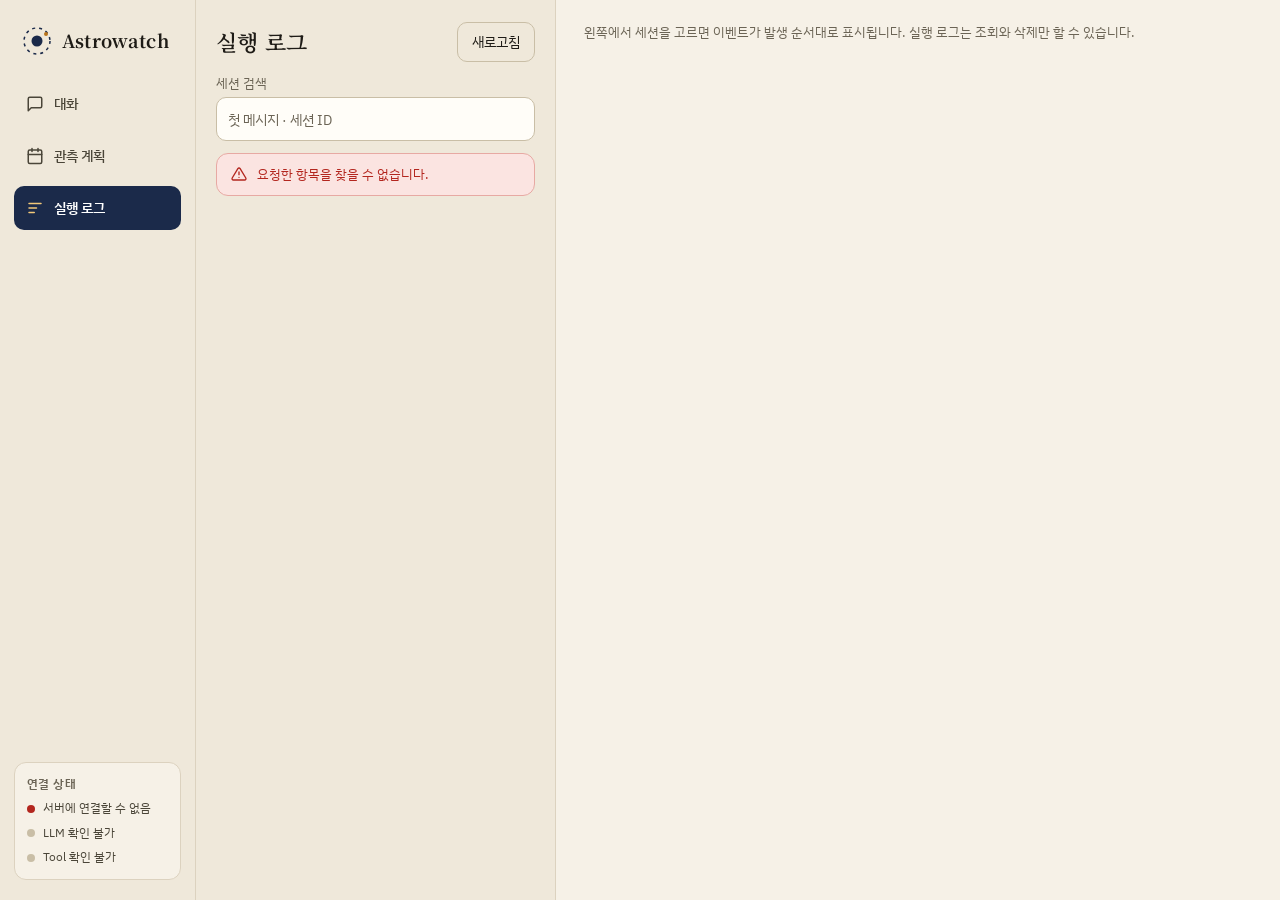
==== commit e88d0d8a: "feat: 심화 기능 구현, render 배포 준비" ====
--- a/frontend/logs.html
+++ b/frontend/logs.html
@@ -7,7 +7,7 @@
   <link rel="preconnect" href="https://fonts.googleapis.com">
   <link rel="preconnect" href="https://fonts.gstatic.com" crossorigin>
   <link rel="stylesheet" href="https://fonts.googleapis.com/css2?family=IBM+Plex+Sans+KR:wght@400;500;600;700&family=Noto+Serif+KR:wght@600;700&family=Space+Grotesk:wght@500;600;700&display=swap">
-  <link rel="stylesheet" href="css/style.css?v=7">
+  <link rel="stylesheet" href="css/style.css?v=9">
 </head>
 <body>
 <div class="app">
@@ -45,8 +45,8 @@
     <a class="tab" href="logs.html" aria-current="page"><svg width="20" height="20" viewBox="0 0 24 24" fill="none" stroke="currentColor" stroke-width="2" stroke-linecap="round" stroke-linejoin="round" aria-hidden="true"><path d="M4 6h16M4 12h10M4 18h7"></path></svg><span>로그</span></a>
   </nav>
 </div>
-  <script src="js/api.js?v=7"></script>
-  <script src="js/ui.js?v=7"></script>
-  <script src="js/logs.js?v=7"></script>
+  <script src="js/api.js?v=9"></script>
+  <script src="js/ui.js?v=9"></script>
+  <script src="js/logs.js?v=9"></script>
 </body>
 </html>
--- a/frontend/css/style.css
+++ b/frontend/css/style.css
@@ -404,7 +404,10 @@
 
 /* 미니 타임바 (계획 서랍) */
 .nb-mini { display: flex; flex-direction: column; gap: 5px; }
-.nb-mini .nb-track { height: 22px; border-radius: 6px; }
+.nb-mini .nb-track {
+  position: relative; overflow: hidden; height: 22px; border-radius: 6px;
+  background: var(--bg-2); border: 1px solid var(--line);
+}
 .nb-mini .nb-win { top: 0; }
 .nb-mini .nb-ticks { font-size: 10.5px; }
 
@@ -671,6 +674,55 @@
 .chip.f-stage[aria-pressed="true"], .chip.f-tool[aria-pressed="true"], .chip.f-llm[aria-pressed="true"],
 .chip.f-replan[aria-pressed="true"], .chip.f-fail[aria-pressed="true"] { color: #fff; }
 .foot-note { margin: 0; font-size: 12px; color: var(--muted); }
+
+/* 로깅 Agent 판정 (심화 F3020): 배지, 판정 패널. 경고(규칙)와 진단(LLM)은 칸을 나눠 보인다 */
+.audit-badge {
+  display: inline-block; padding: 1px 8px; border-radius: 999px;
+  font-family: var(--font-num); font-size: 11.5px; font-weight: 600; white-space: nowrap;
+  background: var(--bg); border: 1px solid var(--line); color: var(--muted);
+}
+.audit-badge.a-normal { background: var(--ok-bg); border-color: #8DC0A3; color: var(--ok); }
+.audit-badge.a-anomaly { background: var(--bad-bg); border-color: #E7A9A3; color: var(--bad); }
+.audit-badge.a-undetermined { background: var(--cond-bg); border-color: #E2C68A; color: var(--cond); }
+.audit-badge.a-none { border-style: dashed; font-weight: 500; }
+.exec-summary b.audit-badge { font-family: var(--font-num); }
+.exec-summary b.audit-badge.a-normal { color: var(--ok); }
+.exec-summary b.audit-badge.a-anomaly { color: var(--bad); }
+.exec-summary b.audit-badge.a-undetermined { color: var(--cond); }
+.audit-panel {
+  padding: 12px 14px; border-radius: var(--radius);
+  background: var(--surface); border: 1px solid var(--line); border-left: 3px solid var(--ink);
+  display: flex; flex-direction: column; gap: 8px; font-size: 13px;
+}
+.audit-head { display: flex; flex-wrap: wrap; align-items: center; gap: 8px; }
+.audit-head h3 { margin: 0; font-family: var(--font-serif); font-size: 15px; font-weight: 600; color: var(--ink); }
+.audit-head .btn { margin-left: auto; }
+.audit-meta { margin: 0; font-family: var(--font-num); font-size: 12px; color: var(--muted); }
+.audit-note { margin: 0; font-size: 12.5px; color: var(--text-2); }
+.audit-sub { font-weight: 600; color: var(--text); font-size: 12.5px; }
+.audit-findings { margin: 0; padding-left: 18px; display: flex; flex-direction: column; gap: 6px; }
+.audit-findings li { overflow-wrap: anywhere; }
+.audit-kind { font-weight: 600; color: var(--bad); }
+.audit-seqs { margin-top: 2px; font-size: 12px; color: var(--muted); display: flex; flex-wrap: wrap; gap: 4px; align-items: center; }
+.seq-link {
+  font: inherit; font-family: var(--font-num); min-height: 24px; padding: 0 6px; cursor: pointer;
+  border: 1px solid var(--line-2); border-radius: 6px; background: var(--bg); color: var(--ink);
+}
+.seq-link:hover, .seq-link:focus-visible { border-color: var(--amber); color: var(--amber); }
+.audit-diag {
+  padding: 8px 10px; border-radius: 8px; background: var(--bg-2); border: 1px dashed var(--amber);
+}
+.audit-diag p { margin: 4px 0 0; color: var(--text-2); }
+.audit-diag.is-failed { border-color: var(--line-2); }
+.audit-diag.is-failed p { color: var(--muted); }
+.audit-culprit b { color: var(--amber); }
+.type-chip.t-audit { background: #E8ECF4; border-color: var(--amber); color: var(--amber); }
+.chip.f-audit { color: var(--amber); }
+.chip.f-audit[aria-pressed="true"] { color: #fff; }
+.row-flash { outline: 2px solid var(--amber); outline-offset: -2px; transition: outline-color .4s; }
+@media (max-width: 640px) {
+  .seq-link { min-height: 36px; padding: 0 10px; }
+}
 
 /* ═════════ 반응형 ═════════ */
 /* 중간 폭: 실행 패널을 아래 시트로, 계획 서랍·로그는 세로로 */
@@ -840,3 +892,140 @@
   .convo-sheet-head { display: flex; align-items: center; justify-content: space-between; }
   .convo-sheet .convo-list { max-height: 55vh; }
 }
+
+/* ═════════ 하늘 가리키기 (pointer.html) ═════════ */
+.pt-page { display: flex; flex-direction: column; gap: 16px; padding: 22px 28px 32px; min-width: 0; }
+.pt-head { align-items: flex-start; }
+.pt-titles { display: flex; flex-direction: column; gap: 4px; min-width: 0; }
+.pt-back {
+  display: inline-flex; align-items: center; gap: 4px; align-self: flex-start;
+  min-height: 32px; font-size: 12.5px; color: var(--muted); text-decoration: none;
+}
+.pt-back:hover { color: var(--ink); }
+.pt-name-row { display: flex; flex-wrap: wrap; align-items: baseline; gap: 10px; }
+.pt-page .page-title { font-size: 26px; font-weight: 700; color: var(--ink); overflow-wrap: anywhere; }
+.pt-kind {
+  font-size: 12px; font-weight: 600; letter-spacing: .02em;
+  padding: 2px 10px; border-radius: 999px;
+  color: var(--cond); background: var(--cond-bg); border: 1px solid #E3C27E;
+}
+.pt-plan { margin: 0; font-size: 13px; color: var(--muted); overflow-wrap: anywhere; }
+
+.pt-layout {
+  display: grid; grid-template-columns: minmax(0, 1fr) minmax(300px, 380px);
+  gap: 24px; align-items: start;
+}
+.pt-stage-col { display: flex; flex-direction: column; align-items: center; gap: 10px; min-width: 0; }
+.pt-guide {
+  margin: 0; min-height: 1.3em; text-align: center;
+  font-family: var(--font-serif); font-weight: 700; font-size: 30px; line-height: 1.3;
+  color: var(--ink); font-variant-numeric: tabular-nums;
+}
+.pt-guide.is-locked { color: var(--amber); }
+.pt-stage {
+  position: relative; width: min(100%, 560px, calc(100vh - 260px)); min-width: 260px; aspect-ratio: 1;
+  border-radius: 50%; touch-action: none; user-select: none; -webkit-user-select: none;
+}
+.pt-stage.is-sim { cursor: grab; }
+.pt-stage.is-dragging { cursor: grabbing; }
+.pt-stage:focus-visible { outline: 3px solid var(--amber); outline-offset: 4px; }
+.pt-svg { display: block; width: 100%; height: 100%; overflow: visible; }
+.pt-hint { margin: 0; font-size: 12.5px; color: var(--muted); text-align: center; }
+
+/* 나침반 고리 */
+.pt-ring-bg { fill: var(--bg-2); stroke: var(--line-2); stroke-width: 1; }
+.pt-tick { stroke: var(--line-2); stroke-width: 1.2; }
+.pt-tick.is-major { stroke: var(--ink); stroke-width: 2; }
+.pt-ring-label { font: 600 14px var(--font-sans); fill: var(--text-2); }
+.pt-ring-label.is-minor { font-size: 10px; font-weight: 500; fill: var(--muted); }
+.pt-ring-label.is-north { fill: var(--bad); font-weight: 700; }
+.pt-ring-target { fill: var(--amber); stroke: var(--surface); stroke-width: 1.5; }
+.pt-index { fill: var(--ink); }
+
+/* 시야 */
+.pt-field { fill: var(--surface); stroke: var(--line-2); stroke-width: 1.5; }
+.pt-ground { fill: #E8DFCC; opacity: .75; }
+.pt-horizon { fill: none; stroke: var(--text-2); stroke-width: 1.6; stroke-dasharray: 5 4; }
+.pt-horizon-label { font: 500 11px var(--font-sans); fill: var(--muted); }
+.pt-grid { fill: none; stroke: var(--line-soft); stroke-width: 1; }
+.pt-arrow line { stroke: var(--ink); stroke-width: 7; stroke-linecap: round; }
+.pt-arrow path { fill: var(--ink); }
+.pt-target-halo { fill: rgba(184, 115, 27, .16); stroke: var(--amber); stroke-width: 2; }
+.pt-target-dot { fill: var(--amber); }
+.pt-target-label { font: 600 13px var(--font-sans); fill: var(--ink); paint-order: stroke; stroke: var(--surface); stroke-width: 4px; }
+.pt-cross { stroke: var(--ink); stroke-width: 2; stroke-linecap: round; }
+.pt-cross-ring { fill: none; stroke: var(--ink); stroke-width: 2; }
+.pt-lock-text { font: 700 20px var(--font-serif); fill: var(--amber); opacity: 0; }
+.pt-stage.is-locked .pt-field { fill: #FFF1D3; stroke: var(--amber); stroke-width: 4; }
+.pt-stage.is-locked .pt-cross-ring { fill: rgba(184, 115, 27, .25); stroke: var(--amber); stroke-width: 3; }
+.pt-stage.is-locked .pt-cross { stroke: var(--amber); }
+.pt-stage.is-locked .pt-lock-text { opacity: 1; }
+.pt-stage.is-locked .pt-target-halo { animation: pt-pulse 1.4s ease-in-out infinite; transform-origin: center; transform-box: fill-box; }
+.pt-stage.is-locked-below .pt-cross-ring { stroke: var(--muted); stroke-dasharray: 3 3; }
+@keyframes pt-pulse { 50% { transform: scale(1.35); opacity: .55; } }
+@media (prefers-reduced-motion: reduce) { .pt-stage.is-locked .pt-target-halo { animation: none; } }
+
+/* 옆 패널 */
+.pt-side { display: flex; flex-direction: column; gap: 14px; min-width: 0; }
+.pt-actions { display: flex; flex-wrap: wrap; gap: 8px; }
+.pt-actions .btn { flex: 1 1 auto; }
+.pt-actions .btn-primary { flex-basis: 100%; }
+.pt-readout { margin: 0; display: grid; gap: 8px; }
+.pt-read {
+  display: grid; grid-template-columns: 92px minmax(0, 1fr); align-items: baseline; gap: 10px;
+  padding: 10px 14px; border-radius: var(--radius); background: var(--surface); border: 1px solid var(--line);
+}
+.pt-read dt { font-size: 12px; color: var(--muted); font-weight: 600; }
+.pt-read dd { margin: 0; display: flex; flex-wrap: wrap; gap: 4px 14px; font-size: 15px; color: var(--text); }
+.pt-read dd .muted { font-size: 12.5px; }
+.pt-status {
+  list-style: none; margin: 0; padding: 12px 14px; display: flex; flex-direction: column; gap: 8px;
+  border-radius: var(--radius); background: var(--bg-2); border: 1px solid var(--line); font-size: 13px;
+}
+.pt-status li { display: flex; align-items: center; gap: 8px; min-height: 28px; flex-wrap: wrap; }
+.pt-status-k { flex: 0 0 76px; font-size: 12px; color: var(--muted); font-weight: 600; }
+.pt-switch {
+  position: relative; width: 46px; height: 28px; padding: 0; flex-shrink: 0; cursor: pointer;
+  border-radius: 999px; border: 1px solid var(--line-2); background: var(--surface);
+}
+.pt-switch-knob {
+  position: absolute; top: 3px; left: 3px; width: 20px; height: 20px; border-radius: 50%;
+  background: var(--line-2); transition: transform .15s ease, background .15s ease;
+}
+.pt-switch[aria-checked="true"] { background: var(--ink); border-color: var(--ink); }
+.pt-switch[aria-checked="true"] .pt-switch-knob { transform: translateX(18px); background: var(--gold); }
+@media (prefers-reduced-motion: reduce) { .pt-switch-knob { transition: none; } }
+.pt-below { font-weight: 600; }
+.pt-note { margin: 0; font-size: 12.5px; color: var(--text-2); }
+.pt-note-sub { color: var(--muted); }
+.pt-picker { gap: 6px; }
+.pt-pick-list { list-style: none; margin: 4px 0 0; padding: 0; display: flex; flex-direction: column; gap: 2px; max-height: 280px; overflow-y: auto; }
+.pt-pick {
+  width: 100%; min-height: 44px; padding: 6px 10px; font: inherit; text-align: left; cursor: pointer;
+  display: flex; align-items: center; justify-content: space-between; gap: 8px;
+  border: none; border-radius: 8px; background: transparent; color: var(--text);
+}
+.pt-pick:hover, .pt-pick:focus-visible { background: var(--bg-2); }
+.pt-pick-empty { padding: 8px 10px; font-size: 12.5px; }
+
+/* 계획 목록, 서랍의 하늘에서 찾기 */
+.plan-row-wrap { display: flex; align-items: stretch; gap: 8px; }
+.plan-row-wrap .plan-row { flex: 1 1 auto; min-width: 0; }
+.sky-link { flex-shrink: 0; align-self: center; }
+.sky-link[aria-disabled="true"] { opacity: .45; cursor: not-allowed; pointer-events: auto; }
+
+@media (max-width: 1080px) {
+  .pt-layout { grid-template-columns: minmax(0, 1fr); }
+  .pt-stage { width: min(100%, 520px); }
+}
+@media (max-width: 640px) {
+  .pt-page { padding: 12px 16px 20px; gap: 10px; }
+  .pt-page .page-title { font-size: 21px; }
+  .pt-guide { font-size: 24px; }
+  .pt-stage { width: min(100%, 360px); min-width: 0; }
+  .pt-side { gap: 10px; }
+  .pt-actions .btn { flex: 1 1 calc(50% - 4px); }
+  .pt-read { grid-template-columns: 80px minmax(0, 1fr); padding: 8px 12px; }
+  .plan-row-wrap { flex-direction: column; }
+  .sky-link { align-self: stretch; }
+}
